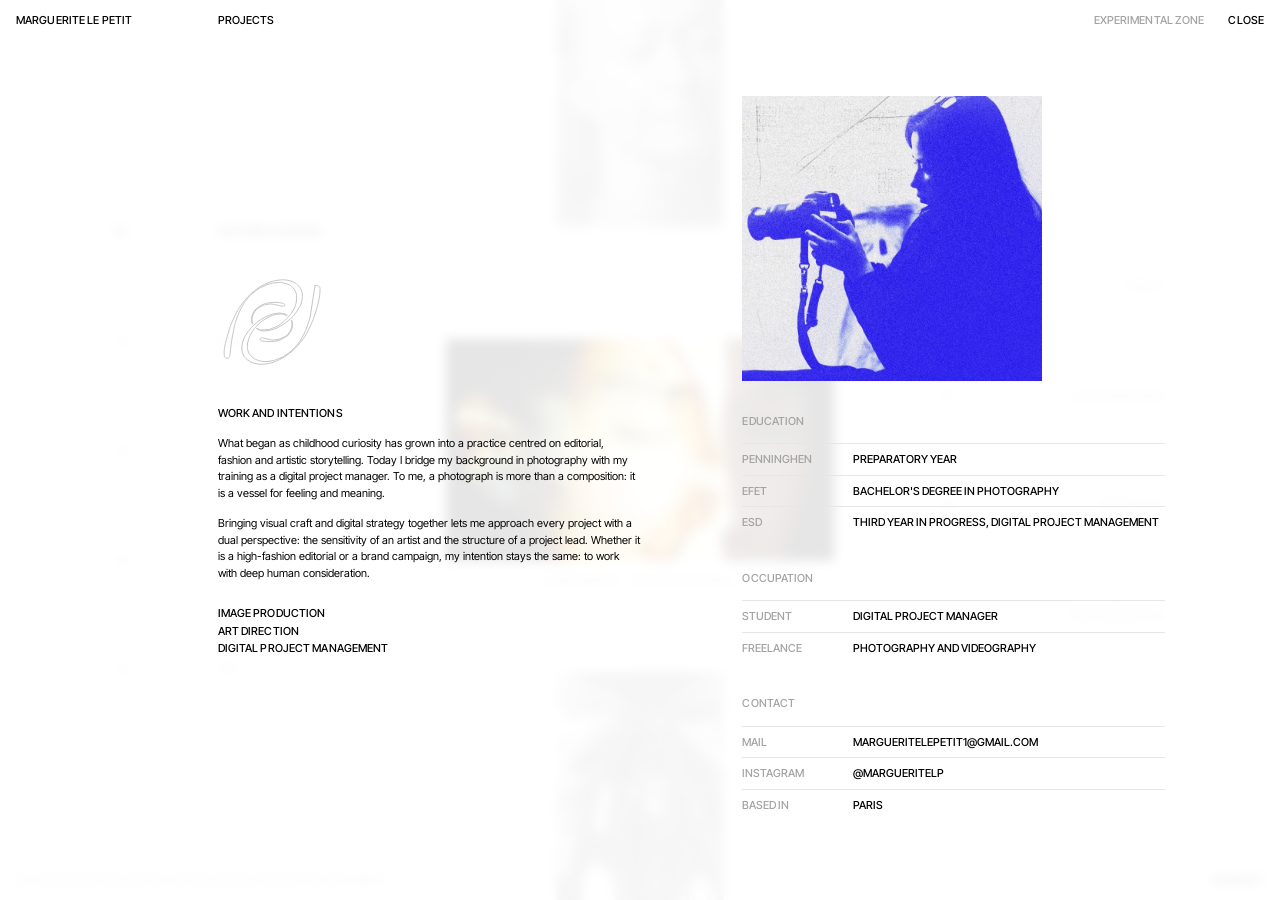
==== about.html @ f912aae7 "About: portrait with camera at the top of the right column Co-Authored-By: Claude Opus 5.5 <noreply@" ====
<!doctype html>
<html lang="en">
<head>
  <meta charset="utf-8">
  <meta name="viewport" content="width=device-width, initial-scale=1, viewport-fit=cover">
  <title>About, Marguerite Le Petit</title>
  <meta name="description" content="Marguerite Le Petit: photography, videography, art direction and digital project management. Based in Paris.">
  <meta name="theme-color" content="#ffffff">
  <script>if (!("onpagereveal" in window)) document.documentElement.classList.add("no-vt");</script>
  <link rel="preconnect" href="https://fonts.googleapis.com">
  <link rel="preconnect" href="https://fonts.gstatic.com" crossorigin>
  <link href="https://fonts.googleapis.com/css2?family=Inter+Tight:wght@400;500&display=swap" rel="stylesheet">
  <link rel="icon" href="assets/mark-64.png" type="image/png" sizes="64x64">
  <link rel="icon" href="assets/mark-32.png" type="image/png" sizes="32x32">
  <link rel="shortcut icon" href="favicon.ico">
  <link rel="stylesheet" href="css/style.css?v=202610132214">
</head>
<body class="gallery" data-page="home" data-about="open">
  <div id="entry" class="entry"></div>
  <header id="site-header"></header>
  <main>
    <div id="stage"></div>
    <div id="index"></div>
  </main>
  <footer id="site-footer"></footer>
  <script src="js/data.js?v=202610132214"></script>
  <script src="js/site.js?v=202610132214"></script>
  <script src="js/home.js?v=202610132214"></script>
</body>
</html>
---- css/style.css ----
/*
  Design: small uppercase grotesk pinned to the corners, white for the
  index and the photo/case pages, black for film and the experimental zone.
  The font is Inter Tight; swap --font for Neue Montreal (Pangram Pangram)
  if you license it.
*/

:root {
  --bg: #ffffff;
  --fg: #000000;
  --muted: #a3a3a3;
  --line: #e6e6e6;
  --placeholder: #f1f1f1;
  --overlay: rgba(255, 255, 255, 0.9);
  --pad: 16px;
  --font: "Inter Tight", "Helvetica Neue", Helvetica, Arial, sans-serif;
  --ease: cubic-bezier(0.77, 0, 0.18, 1);
  --ease-out: cubic-bezier(0.16, 1, 0.3, 1);
}

.theme-dark {
  --bg: #0b0b0b;
  --fg: #f0f0f0;
  --muted: #6f6f6f;
  --line: #262626;
  --placeholder: #161616;
  --overlay: rgba(11, 11, 11, 0.92);
  color-scheme: dark;
}

*,
*::before,
*::after {
  box-sizing: border-box;
}

html {
  -webkit-text-size-adjust: 100%;
  background: var(--bg);
}

body {
  margin: 0;
  background: var(--bg);
  color: var(--fg);
  font-family: var(--font);
  font-size: 11px;
  line-height: 1.5;
  font-weight: 400;
  -webkit-font-smoothing: antialiased;
}

a {
  color: inherit;
  text-decoration: none;
}

button {
  font: inherit;
  color: inherit;
  background: none;
  border: 0;
  padding: 0;
  cursor: pointer;
  text-transform: inherit;
  letter-spacing: inherit;
}

img,
video,
iframe,
canvas {
  display: block;
}

ul,
ol,
dl,
dd {
  list-style: none;
  margin: 0;
  padding: 0;
}

p,
h1,
h2,
figure,
blockquote {
  margin: 0;
}

:focus-visible {
  outline: 1px solid var(--fg);
  outline-offset: 3px;
}

.ui,
#site-header,
#site-footer {
  font-size: 11px;
  font-weight: 500;
  text-transform: uppercase;
  letter-spacing: 0.01em;
}

h1.ui,
h2.ui {
  font-size: 11px;
  font-weight: 500;
}

.muted {
  color: var(--muted);
}

.display {
  font-size: clamp(44px, 9.5vw, 160px);
  line-height: 0.86;
  letter-spacing: -0.045em;
  font-weight: 500;
  text-transform: uppercase;
}

.text {
  display: flex;
  flex-direction: column;
  gap: 0.9em;
  max-width: 46ch;
}

.back {
  color: var(--muted);
  transition: color 0.25s;
}

.back:hover {
  color: var(--fg);
}

/* ── Page transitions ───────────────────────────────────── */

@view-transition {
  navigation: auto;
}

::view-transition-old(root) {
  animation: vt-out 0.45s var(--ease) both;
}

::view-transition-new(root) {
  animation: vt-in 0.75s var(--ease-out) 0.1s both;
}

@keyframes vt-out {
  to {
    opacity: 0;
  }
}

@keyframes vt-in {
  from {
    opacity: 0;
    transform: translateY(18px);
  }
}

/* The clicked image glides into place on the next page. */
::view-transition-group(hero) {
  z-index: 50;
  animation-duration: 0.95s;
  animation-timing-function: var(--ease);
}

::view-transition-old(hero),
::view-transition-new(hero) {
  width: 100%;
  height: 100%;
  object-fit: cover;
  animation-duration: 0.95s;
}

/* The header stays put while pages change beneath it. */
#site-header {
  view-transition-name: site-header;
}

::view-transition-group(site-header) {
  animation: none;
}

/* Fallback fade for browsers without cross-document view transitions. */
.no-vt body {
  animation: page-in 0.6s var(--ease-out) both;
}

.no-vt.is-leaving body {
  opacity: 0;
  transition: opacity 0.35s ease;
}

@keyframes page-in {
  from {
    opacity: 0;
  }
}

/* ── Header & footer ────────────────────────────────────── */

#site-header {
  position: fixed;
  top: 0;
  left: 0;
  right: 0;
  z-index: 40;
  height: 40px;
  pointer-events: none;
}

#site-header > * {
  position: absolute;
  top: 12px;
  pointer-events: auto;
}

.name {
  left: var(--pad);
}

.projects-link {
  left: 17%;
}

.right {
  right: var(--pad);
  display: flex;
  gap: 24px;
}

.projects-link,
.right a {
  color: var(--muted);
  transition: color 0.25s;
}

.projects-link:hover,
.projects-link[aria-current],
.right a:hover,
.right a[aria-current] {
  color: var(--fg);
}

.short {
  display: none;
}

/* Over film, the header inverts against the picture. */
.t-film-page #site-header {
  color: #fff;
  mix-blend-mode: difference;
}

/* On scrolling pages, a solid strip keeps the header legible. */
[data-page="project"]:not(.t-film-page) #site-header,
#site-footer {
  position: fixed;
  left: var(--pad);
  right: var(--pad);
  bottom: 12px;
  z-index: 30;
  display: flex;
  justify-content: space-between;
  gap: 24px;
  pointer-events: none;
}

#site-footer > * {
  pointer-events: auto;
}

#site-footer:empty {
  display: none;
}

@media (max-width: 760px) {
  #site-header {
    background: var(--bg);
  }
  .projects-link {
    left: 45%;
  }
  .right .long {
    display: none;
  }
  .right .short {
    display: inline;
  }
  .right {
    gap: 16px;
  }
  #site-footer {
    left: 0;
    right: 0;
    bottom: 0;
    padding: 10px var(--pad) 12px;
    background: var(--bg);
  }
  .t-film-page #site-header {
    background: transparent;
  }
}

/* ── Intro ──────────────────────────────────────────────── */

.entry-active,
.entry-active body {
  overflow: hidden;
}

.entry {
  position: fixed;
  inset: 0;
  z-index: 90;
  background: #fff;
  color: #000;
  overflow: hidden;
  transition: opacity 0.7s ease, visibility 0.7s;
}

.entry.done {
  opacity: 0;
  visibility: hidden;
}

.mosaic {
  position: absolute;
  inset: 0;
}

/* Tracing paper behind the tiles (drawn by paperTexture in home.js):
   milky clouds and faint fibres, softly blurred, drifting very slowly. */
.paper {
  position: absolute;
  inset: -6%;
  width: 112%;
  height: 112%;
  pointer-events: none;
  filter: blur(1.4px);
  animation: paper-drift 40s ease-in-out infinite alternate;
}

@keyframes paper-drift {
  from {
    transform: translate3d(-1.8%, -1.2%, 0) rotate(-0.4deg) scale(1.01);
  }
  to {
    transform: translate3d(1.8%, 1.2%, 0) rotate(0.4deg) scale(1.04);
  }
}

/* Small portrait tiles; "on" fades them in, off fades them to white. */
.m-tile {
  position: absolute;
  will-change: transform;
}

.m-tile img {
  width: 100%;
  height: 100%;
  object-fit: cover;
  filter: grayscale(1);
  opacity: 0;
  transition: opacity 1.8s cubic-bezier(0.45, 0, 0.55, 1);
}

.m-tile.on img {
  opacity: 1;
}

.entry-load {
  position: absolute;
  left: 50%;
  width: min(280px, 70vw);
  transform: translateX(-50%);
  display: flex;
  align-items: center;
  gap: 14px;
  transition: opacity 0.5s ease;
}

.entry-line {
  position: relative;
  flex: 1;
  height: 1px;
  background: #e6e6e6;
  overflow: hidden;
}

.entry-line span {
  position: absolute;
  inset: 0;
  background: #000;
  transform: scaleX(0);
  transform-origin: left;
}

.entry-pct {
  min-width: 2.2em;
  text-align: right;
  font-variant-numeric: tabular-nums;
}

.entry-sound {
  position: absolute;
  top: calc(100% + 14px);
  left: 0;
  right: 0;
  font-size: 9px;
  text-align: center;
  opacity: 0.7;
  transition: opacity 0.6s ease;
}

.entry.sound-on .entry-sound {
  opacity: 0;
}

.entry.leaving .entry-load {
  opacity: 0;
}

/* ── Home: endless column ───────────────────────────────── */

body.gallery {
  overflow: hidden;
  height: 100vh;
  height: 100dvh;
  overscroll-behavior: none;
}

#stage {
  position: fixed;
  inset: 0;
  overflow: hidden;
  touch-action: none;
}

.item {
  position: absolute;
  top: 0;
  left: 50%;
  overflow: hidden;
  transform-origin: 50% 50%;
  will-change: transform, opacity;
}

.focus-caption {
  position: fixed;
  top: 0;
  left: 50%;
  z-index: 5;
  margin: 0;
  color: var(--muted);
  white-space: nowrap;
  pointer-events: none;
}

/* The picture is taller than its frame and drifts inside it while scrolling
   (--py goes from 1 at the bottom of the screen to -1 at the top). */
.item img {
  position: absolute;
  left: 0;
  top: -12%;
  width: 100%;
  height: 124%;
  transform: translate3d(0, calc(var(--py, 0) * 9%), 0);
  filter: grayscale(var(--g, 0));
  object-fit: cover;
  background: var(--placeholder);
  clip-path: inset(50% 50% 50% 50%);
  user-select: none;
  -webkit-user-drag: none;
}

.ready .item img {
  clip-path: inset(0);
  transition: clip-path 1.1s var(--ease) var(--d, 0s);
}

.badge {
  position: absolute;
  left: 8px;
  bottom: 8px;
  color: #fff;
  mix-blend-mode: difference;
}

/* Two-column index, left and right of the column. */
#index {
  position: fixed;
  inset: 0;
  z-index: 10;
  pointer-events: none;
}

.index-col {
  position: absolute;
  top: 50%;
  transform: translateY(-50%);
  display: flex;
  flex-direction: column;
  gap: max(10px, min(calc(12vh - 15px), calc(72vh / var(--rows, 6) - 15px)));
}

.index-col.left {
  left: 9%;
  width: 22%;
}

.index-col.right {
  left: 73.5%;
  right: 9%;
}

.index-col button {
  display: flex;
  width: 100%;
  font-weight: 500;
  text-transform: uppercase;
  text-align: left;
  color: var(--muted);
  pointer-events: auto;
  transition: color 0.3s;
}

.index-col button:hover,
.index-col button.is-active {
  color: var(--fg);
}

.index-col .num {
  flex: none;
  width: 8vw;
}

.index-col .title {
  overflow: hidden;
  text-overflow: ellipsis;
  white-space: nowrap;
}

.index-col.right button {
  justify-content: space-between;
}

.footer-left .disciplines {
  color: var(--muted);
}

.active-label {
  display: none;
}

@media (max-width: 760px) {
  #index,
  .footer-left .disciplines {
    display: none;
  }
  .active-label {
    display: inline;
  }
}

/* ── Cursor ─────────────────────────────────────────────── */

.has-cursor,
.has-cursor * {
  cursor: none !important;
}

.cursor {
  position: fixed;
  top: 0;
  left: 0;
  z-index: 200;
  pointer-events: none;
  color: #fff;
  mix-blend-mode: difference;
}

/* A thin plus sign. Over pictures and over any clickable text it becomes a
   filled square that inverts what's beneath ("difference" blending), with
   a label over pictures. */
.cursor-box {
  position: absolute;
  width: 13px;
  height: 13px;
  border-radius: 0;
  transform: translate(-50%, -50%);
  transition: width 0.4s var(--ease), height 0.4s var(--ease), transform 0.45s var(--ease),
    border-radius 0.4s var(--ease), background-color 0.3s;
}

.cursor-box::before,
.cursor-box::after {
  content: "";
  position: absolute;
  background: #fff;
  transition: opacity 0.25s;
}

.cursor-box::before {
  left: 50%;
  top: 0;
  bottom: 0;
  width: 1px;
  transform: translateX(-50%);
}

.cursor-box::after {
  top: 50%;
  left: 0;
  right: 0;
  height: 1px;
  transform: translateY(-50%);
}

/* Over pictures and clickable text: a filled square that inverts what's
   beneath it. */
.cursor.is-label .cursor-box,
.cursor.is-title .cursor-box {
  width: 20px;
  height: 20px;
  background: #fff;
  transform: translate(-50%, -50%);
}

.cursor.is-title .cursor-box {
  width: 12px;
  height: 12px;
}

.cursor.is-label .cursor-box::before,
.cursor.is-label .cursor-box::after,
.cursor.is-title .cursor-box::before,
.cursor.is-title .cursor-box::after {
  opacity: 0;
}

.cursor.is-down .cursor-box {
  width: 9px;
  height: 9px;
}

.cursor-label {
  position: absolute;
  left: 20px;
  top: -7px;
  font-size: 11px;
  font-weight: 500;
  text-transform: uppercase;
  white-space: nowrap;
  opacity: 0;
  transform: translateX(-6px);
  transition: opacity 0.25s, transform 0.35s var(--ease-out);
}

.cursor.is-label .cursor-label {
  opacity: 1;
  transform: none;
}

/* ── About overlay ──────────────────────────────────────── */

.about {
  position: fixed;
  inset: 0;
  z-index: 35;
  background: var(--overlay);
  -webkit-backdrop-filter: blur(6px);
  backdrop-filter: blur(6px);
  opacity: 0;
  visibility: hidden;
  overflow-y: auto;
  transition: opacity 0.5s ease, visibility 0.5s;
}

.about-open .about {
  opacity: 1;
  visibility: visible;
}

.about-inner {
  min-height: 100%;
  display: grid;
  grid-template-columns: minmax(0, 1fr) minmax(0, 1fr);
  align-items: center;
  gap: 8vw;
  padding: 96px 9% 72px 17%;
}

.about-col {
  display: flex;
  flex-direction: column;
  gap: 14px;
  max-width: 440px;
  transform: translateY(14px);
  transition: transform 0.7s var(--ease-out);
}

.about-open .about-col {
  transform: none;
}

.about-logo {
  width: 108px;
  height: auto;
  margin-bottom: 22px;
  overflow: visible;
}

.about-logo path {
  fill: none;
  stroke: #c4c4c4;
  stroke-width: 1;
  vector-effect: non-scaling-stroke;
  stroke-dasharray: 1 1;
  stroke-dashoffset: 1;
  /* reset only after the panel has faded out */
  transition: stroke-dashoffset 0s 0.5s;
}

.about-open .about-logo path {
  stroke-dashoffset: 0;
  transition: stroke-dashoffset var(--dur, 10s) linear 0.4s;
}

@media (prefers-reduced-motion: reduce) {
  .about-logo path,
  .about-open .about-logo path {
    stroke-dashoffset: 0;
    transition: none;
  }
}

.about-portrait {
  width: min(100%, 300px);
  height: auto;
  margin-bottom: 18px;
  opacity: 0;
  transition: opacity 1.2s ease 0.3s;
}

.about-open .about-portrait {
  opacity: 1;
}

.about-col .disciplines {
  margin-top: 10px;
  line-height: 1.6;
}

.rows {
  margin-bottom: 18px;
}

.rows li {
  display: grid;
  grid-template-columns: 9em 1fr;
  gap: 12px;
  padding: 7px 0;
  border-top: 1px solid var(--line);
  text-transform: uppercase;
  font-weight: 500;
}

.rows li > :first-child {
  color: var(--muted);
}

.rows a:hover {
  color: var(--muted);
}

@media (max-width: 760px) {
  .about-inner {
    grid-template-columns: 1fr;
    gap: 40px;
    padding: 88px var(--pad) 64px;
  }
}

/* ── Scroll reveal ──────────────────────────────────────── */

[data-reveal] {
  opacity: 0;
  transform: translateY(28px);
  transition: opacity 1s ease, transform 1.2s var(--ease-out);
}

[data-reveal].in {
  opacity: 1;
  transform: none;
}

figure[data-reveal] img {
  clip-path: inset(0 0 100% 0);
  transition: clip-path 1.3s var(--ease);
}

figure[data-reveal].in img {
  clip-path: inset(0);
}

/* Project text arriving in a cascade (see cascadeText). */
.cascade {
  opacity: 0;
  transform: translateY(12px);
  filter: blur(3px);
  transition: opacity 1.1s ease var(--d), transform 1.3s var(--ease-out) var(--d), filter 1.1s ease var(--d);
}

.cascade-in .cascade {
  opacity: 1;
  transform: none;
  filter: none;
}

/* ── Lightbox ───────────────────────────────────────────── */

.lb-open,
.lb-open body {
  overflow: hidden;
}

.lightbox {
  position: fixed;
  inset: 0;
  z-index: 100;
  background: var(--bg);
  display: flex;
  align-items: center;
  justify-content: center;
  padding: 48px var(--pad);
  opacity: 0;
  transition: opacity 0.3s ease;
}

.lightbox.open {
  opacity: 1;
}

.lightbox[hidden] {
  display: none;
}

.lightbox img {
  max-width: 100%;
  max-height: 100%;
  object-fit: contain;
}

.lb-close {
  position: absolute;
  top: 12px;
  right: var(--pad);
}

.lb-prev,
.lb-next,
.lb-count {
  position: absolute;
  bottom: 12px;
}

.lb-prev {
  left: var(--pad);
}

.lb-next {
  right: var(--pad);
}

.lb-count {
  left: 50%;
  transform: translateX(-50%);
  font-variant-numeric: tabular-nums;
}

/* ── Shared project parts ───────────────────────────────── */

.meta {
  display: flex;
  flex-direction: column;
  gap: 10px;
}

.meta dt {
  color: var(--muted);
}

[data-lightbox] {
  cursor: zoom-in;
}

figcaption.ui {
  margin-top: 8px;
  font-variant-numeric: tabular-nums;
}

img[data-lightbox],
.case-media img,
.tile img {
  background: var(--placeholder);
}

/* Next project: a slim indicator; scrolling on fills the line. */
.next {
  min-height: 26vh;
  display: flex;
  flex-direction: column;
  justify-content: flex-end;
  gap: 14px;
  padding: 6vh var(--pad) 18px;
  border-top: 1px solid var(--line);
}

.next-link {
  display: flex;
  align-items: center;
  gap: 20px;
}

.next-name {
  white-space: nowrap;
}

.next-bar {
  flex: 1;
  height: 1px;
  background: var(--line);
  overflow: hidden;
}

.next-bar span {
  display: block;
  height: 100%;
  background: var(--fg);
  transform: scaleX(0);
  transform-origin: left;
}

.next-pct {
  min-width: 4em;
  text-align: right;
  font-variant-numeric: tabular-nums;
}

.next-hint {
  display: flex;
  gap: 8px;
  transition: opacity 0.3s;
}

.next-arrow {
  display: inline-block;
  animation: nudge 1.6s ease-in-out infinite;
}

@keyframes nudge {
  50% {
    transform: translateY(4px);
  }
}

.pulling .next-hint {
  opacity: 0;
}

/* Page wipe used when moving on to the next project. */
.wipe {
  position: fixed;
  inset: 0;
  z-index: 150;
  background: #000;
  transform: translateY(100%);
  transition: transform 0.65s var(--ease);
  pointer-events: none;
}

.wipe.cover {
  transform: none;
}

.wipe.lift {
  transform: translateY(-100%);
}

.not-found {
  position: fixed;
  top: 50%;
  left: 50%;
  transform: translate(-50%, -50%);
}

.not-found a {
  text-decoration: underline;
}

/* ── Series (photography) ───────────────────────────────── */

.series-info {
  position: fixed;
  top: 0;
  bottom: 0;
  left: var(--pad);
  width: calc(28vw - var(--pad) * 2);
  padding: 96px 0 40px;
  overflow-y: auto;
  scrollbar-width: none;
  display: flex;
  flex-direction: column;
  gap: 18px;
}

.at-next .series-info {
  opacity: 0;
  pointer-events: none;
}

.series-info {
  transition: opacity 0.5s ease;
}

.series-info::-webkit-scrollbar {
  display: none;
}

.series-info h1 {
  margin-top: -12px;
}

.series-info blockquote {
  font-size: 15px;
  line-height: 1.3;
  letter-spacing: -0.01em;
  max-width: 24em;
}

.series-media {
  --mw: calc(70vw - var(--pad));
  margin-left: 30vw;
  margin-right: var(--pad);
  padding: 96px 0 16vh;
  display: flex;
  flex-direction: column;
  gap: 16vh;
}

.row {
  display: flex;
  gap: 12px;
}

.row img {
  width: 100%;
  height: auto;
  aspect-ratio: var(--r);
}

.row-full figure {
  width: 100%;
  display: flex;
  flex-direction: column;
  align-items: center;
}

.row-full img {
  width: auto;
  max-width: 100%;
  height: min(88vh, calc(var(--mw) / var(--r)));
}

.row-full figcaption {
  align-self: flex-start;
}

.row-pair figure {
  flex: 1;
  min-width: 0;
}

.row-left figure,
.row-right figure {
  width: min(52%, calc(80vh * var(--r)));
}

.row-right {
  justify-content: flex-end;
}

/* ── Film (videography) ─────────────────────────────────── */

.film-hero {
  position: relative;
  height: 100vh;
  height: 100svh;
  overflow: hidden;
  background: #000;
}

.film-video {
  position: absolute;
  inset: 0;
  width: 100%;
  height: 100%;
  object-fit: cover;
}

.film-overlay {
  position: absolute;
  left: var(--pad);
  right: var(--pad);
  bottom: 52px;
  color: #fff;
  mix-blend-mode: difference;
  pointer-events: none;
}

.film-overlay .display {
  margin-top: 10px;
  animation: rise 1.2s var(--ease-out) 0.25s both;
}

@keyframes rise {
  from {
    opacity: 0;
    transform: translateY(40%);
  }
}

.film-controls {
  position: absolute;
  left: var(--pad);
  right: var(--pad);
  bottom: 14px;
  display: flex;
  align-items: center;
  gap: 20px;
  color: #fff;
  mix-blend-mode: difference;
}

.film-progress {
  flex: 1;
  height: 1px;
  background: rgba(255, 255, 255, 0.3);
  overflow: hidden;
}

.film-progress span {
  display: block;
  height: 100%;
  background: #fff;
  transform: scaleX(0);
  transform-origin: left;
}

.film-time {
  font-variant-numeric: tabular-nums;
}

.film-info {
  display: grid;
  grid-template-columns: minmax(0, 1fr) minmax(0, 1.3fr) minmax(0, 0.8fr);
  gap: 4vw;
  padding: 18vh var(--pad);
}

.film-info > div:first-child {
  display: flex;
  flex-direction: column;
  gap: 10px;
}

.film-info .back {
  margin-top: 14px;
}

.film-grid {
  padding: 0 var(--pad) 12vh;
}

.section-label {
  margin-bottom: 16px;
}

.tiles {
  columns: 3;
  column-gap: 12px;
}

.tile {
  position: relative;
  break-inside: avoid;
  margin-bottom: 12px;
}

.tile img {
  width: 100%;
  height: auto;
}

.tile-num {
  position: absolute;
  top: 8px;
  left: 8px;
  z-index: 1;
  color: #fff;
  mix-blend-mode: difference;
}

/* ── Case study (digital / branding) ────────────────────── */

.case-head {
  display: grid;
  grid-template-columns: minmax(0, 1fr) minmax(0, 1.4fr) minmax(0, 0.8fr);
  gap: 4vw;
  padding: 120px var(--pad) 10vh;
}

.case-head > div:first-child {
  display: flex;
  flex-direction: column;
  gap: 6px;
}

.case-hero {
  display: flex;
  justify-content: center;
  margin: 0 var(--pad) 18vh;
}

.case-hero img {
  width: auto;
  max-width: 100%;
  height: min(90vh, calc((100vw - var(--pad) * 2) / var(--r)));
  aspect-ratio: var(--r);
}

.case-sec {
  display: grid;
  grid-template-columns: 26vw minmax(0, 1fr);
  gap: 2vw;
  padding: 0 var(--pad);
  margin-bottom: 18vh;
}

.case-sec.cont {
  margin-top: -14vh;
}

.case-label {
  position: sticky;
  top: 72px;
  align-self: start;
  display: flex;
  flex-direction: column;
  gap: 16px;
  max-width: 36ch;
}

.items div {
  padding: 9px 0;
  border-top: 1px solid var(--line);
}

.items dt {
  margin-bottom: 4px;
}

.case-media {
  display: grid;
  gap: 12px;
  align-items: start;
}

.layout-grid-2 {
  grid-template-columns: repeat(2, minmax(0, 1fr));
}

.layout-grid-3 {
  grid-template-columns: repeat(3, minmax(0, 1fr));
}

.layout-grid-4 {
  grid-template-columns: repeat(4, minmax(0, 1fr));
}

.layout-grid-5 {
  grid-template-columns: repeat(5, minmax(0, 1fr));
}

.layout-single-narrow {
  grid-template-columns: minmax(0, 340px);
}

.span-all {
  grid-column: 1 / -1;
}

.case-media img,
.case-media video {
  width: 100%;
  height: auto;
}

.case-media video {
  background: #000;
}

.case-quote {
  max-width: 24em;
  margin: 0 var(--pad) 18vh calc(26vw + 2vw + var(--pad));
  font-size: clamp(20px, 2.4vw, 34px);
  line-height: 1.15;
  letter-spacing: -0.02em;
}

.case-back {
  padding: 0 var(--pad) 10vh;
}

/* ── Experimental zone ──────────────────────────────────── */
/* White page, a short centred line of text, an opening index scan of
   project pictures, then the experimental pieces laid out like a magazine. */

.lab-text {
  position: absolute;
  top: 64px;
  left: 50%;
  z-index: 6;
  width: min(440px, calc(100vw - 2 * var(--pad)));
  transform: translateX(-50%);
  font-size: 10px;
  text-align: center;
  line-height: 1.6;
  letter-spacing: 0.02em;
  pointer-events: none;
}

/* Opening index scan (see runIndex in experimental.js) */
.ix-active,
.ix-active body {
  overflow: hidden;
}

.ix-stage {
  position: fixed;
  inset: 0;
  z-index: 5;
  background: var(--bg);
  transition: opacity 0.9s ease;
}

.ix-stage.gone {
  opacity: 0;
  pointer-events: none;
  transition: opacity 2s cubic-bezier(0.45, 0, 0.25, 1);
}

.ix-grid {
  position: absolute;
  inset: 0;
  clip-path: inset(0 0 100% 0);
}

/* The line and the uncovering share one timing, so they move as one. */
.scanning .ix-grid {
  animation: ix-reveal 1.7s cubic-bezier(0.4, 0, 0.25, 1) forwards;
}

@keyframes ix-reveal {
  to {
    clip-path: inset(0 0 0 0);
  }
}

.ix-cell {
  position: absolute;
  overflow: hidden;
}

.ix-cell img {
  display: block;
  width: 100%;
  height: 100%;
  object-fit: cover;
  filter: grayscale(1) contrast(1.05);
  transition: opacity 0.09s linear;
}

.ix-cell.blink img {
  opacity: 0;
}

/* Small plus marks at the grid corners, like the cursor. */
.ix-mark {
  position: absolute;
  width: 7px;
  height: 7px;
  margin: -3px 0 0 -3px;
  opacity: 0.55;
}

.ix-mark::before,
.ix-mark::after {
  content: "";
  position: absolute;
  background: var(--fg);
}

.ix-mark::before {
  left: 3px;
  top: 0;
  width: 1px;
  height: 7px;
}

.ix-mark::after {
  top: 3px;
  left: 0;
  width: 7px;
  height: 1px;
}


.ix-scan {
  position: absolute;
  left: 0;
  right: 0;
  top: 0;
  height: 1px;
  background: var(--fg);
  opacity: 0;
  will-change: transform;
}

.scanning .ix-scan {
  animation: ix-scan 1.7s cubic-bezier(0.4, 0, 0.25, 1) forwards;
}

@keyframes ix-scan {
  0% {
    transform: translateY(0);
    opacity: 1;
  }
  92% {
    opacity: 1;
  }
  100% {
    transform: translateY(100vh);
    opacity: 0;
  }
}

.ix-read {
  position: absolute;
  left: 50%;
  bottom: 22px;
  display: flex;
  gap: 18px;
  font-size: 10px;
  transform: translateX(-50%);
  font-variant-numeric: tabular-nums;
}

.ix-sound {
  transition: opacity 0.6s ease;
}

.sound-on .ix-sound {
  opacity: 0;
}

.leaving .ix-read {
  opacity: 0;
  transition: opacity 0.6s ease 0.3s;
}

.collage {
  position: relative;
  z-index: 1;
  overflow: hidden;
}

/* Pieces placed like a magazine spread (see SLOTS in experimental.js). */
.c-item {
  position: absolute;
  margin: 0;
  opacity: 0;
  transform: translateY(18px);
  filter: blur(6px);
  transition: opacity 1.2s ease var(--d), transform 1.5s var(--ease-out) var(--d), filter 1.2s ease var(--d);
}

.collage.in .c-item {
  opacity: 1;
  transform: none;
  filter: none;
}

.c-item video,
.c-item canvas,
.c-item img {
  display: block;
  width: 100%;
  height: 100%;
  object-fit: cover;
  pointer-events: none;
}

.c-item figcaption {
  position: absolute;
  white-space: nowrap;
  font-size: 10px;
}

.cap-below figcaption {
  top: calc(100% + 8px);
  left: 0;
}

.cap-right figcaption {
  bottom: 0;
  left: calc(100% + 14px);
}

.cap-left figcaption {
  bottom: 0;
  right: calc(100% + 14px);
}

.c-note {
  position: absolute;
  margin: 0;
  font-size: 11px;
  line-height: 1.5;
  color: var(--muted);
  opacity: 0;
  transition: opacity 1.4s ease var(--d);
}

.collage.in .c-note {
  opacity: 1;
}

/* Keep the scrollbar's space while the opening hides it, so the text
   doesn't shift when the page appears. */
html:has(body[data-page="experimental"]) {
  scrollbar-gutter: stable;
}

/* A piece seen large */
.s-view {
  position: fixed;
  inset: 0;
  z-index: 60;
  display: flex;
  flex-direction: column;
  align-items: center;
  justify-content: center;
  gap: 14px;
  padding: 72px var(--pad) 40px;
  background: rgba(255, 255, 255, 0.94);
  -webkit-backdrop-filter: blur(10px);
  backdrop-filter: blur(10px);
  opacity: 0;
  transition: opacity 0.4s ease;
}

.s-view.open {
  opacity: 1;
}

.s-view video,
.s-view img {
  max-width: min(100%, 1100px);
  max-height: calc(100vh - 160px);
  object-fit: contain;
  transform: scale(0.97);
  transition: transform 0.6s var(--ease-out);
}

.s-view.open video,
.s-view.open img {
  transform: none;
}

.s-view-cap {
  display: flex;
  gap: 32px;
}

/* ── Small screens ──────────────────────────────────────── */

@media (max-width: 760px) {
  .series-info {
    position: static;
    width: auto;
    padding: 96px var(--pad) 40px;
    overflow: visible;
  }
  .series-media {
    --mw: calc(100vw - var(--pad) * 2);
    margin: 0 var(--pad);
    padding-top: 0;
    gap: 56px;
  }
  .row-full img {
    height: auto;
    width: 100%;
  }
  .row-left figure,
  .row-right figure {
    width: 78%;
  }
  .row-pair {
    gap: 8px;
  }

  .film-info,
  .case-head {
    grid-template-columns: 1fr;
    gap: 32px;
    padding: 96px var(--pad) 72px;
  }
  .tiles {
    columns: 2;
    column-gap: 8px;
  }
  .tile {
    margin-bottom: 8px;
  }

  .case-hero {
    margin-bottom: 72px;
  }
  .case-hero img {
    width: 100%;
    height: auto;
  }
  .case-sec {
    grid-template-columns: 1fr;
    gap: 24px;
    margin-bottom: 88px;
  }
  .case-sec.cont {
    margin-top: -56px;
  }
  .case-label {
    position: static;
  }
  .layout-grid-3,
  .layout-grid-4,
  .layout-grid-5 {
    grid-template-columns: repeat(2, minmax(0, 1fr));
  }
  .case-quote {
    margin: 0 var(--pad) 88px;
  }

  .next-link {
    flex-wrap: wrap;
    gap: 10px 16px;
  }
  .next-bar {
    order: 5;
    flex-basis: 100%;
  }
  .next {
    padding-bottom: 64px;
  }
}

/* ── Reduced motion ─────────────────────────────────────── */

@media (prefers-reduced-motion: reduce) {
  *,
  *::before,
  *::after {
    transition-duration: 0.01ms !important;
    animation-duration: 0.01ms !important;
  }
  ::view-transition-group(*),
  ::view-transition-old(*),
  ::view-transition-new(*) {
    animation: none !important;
  }
}
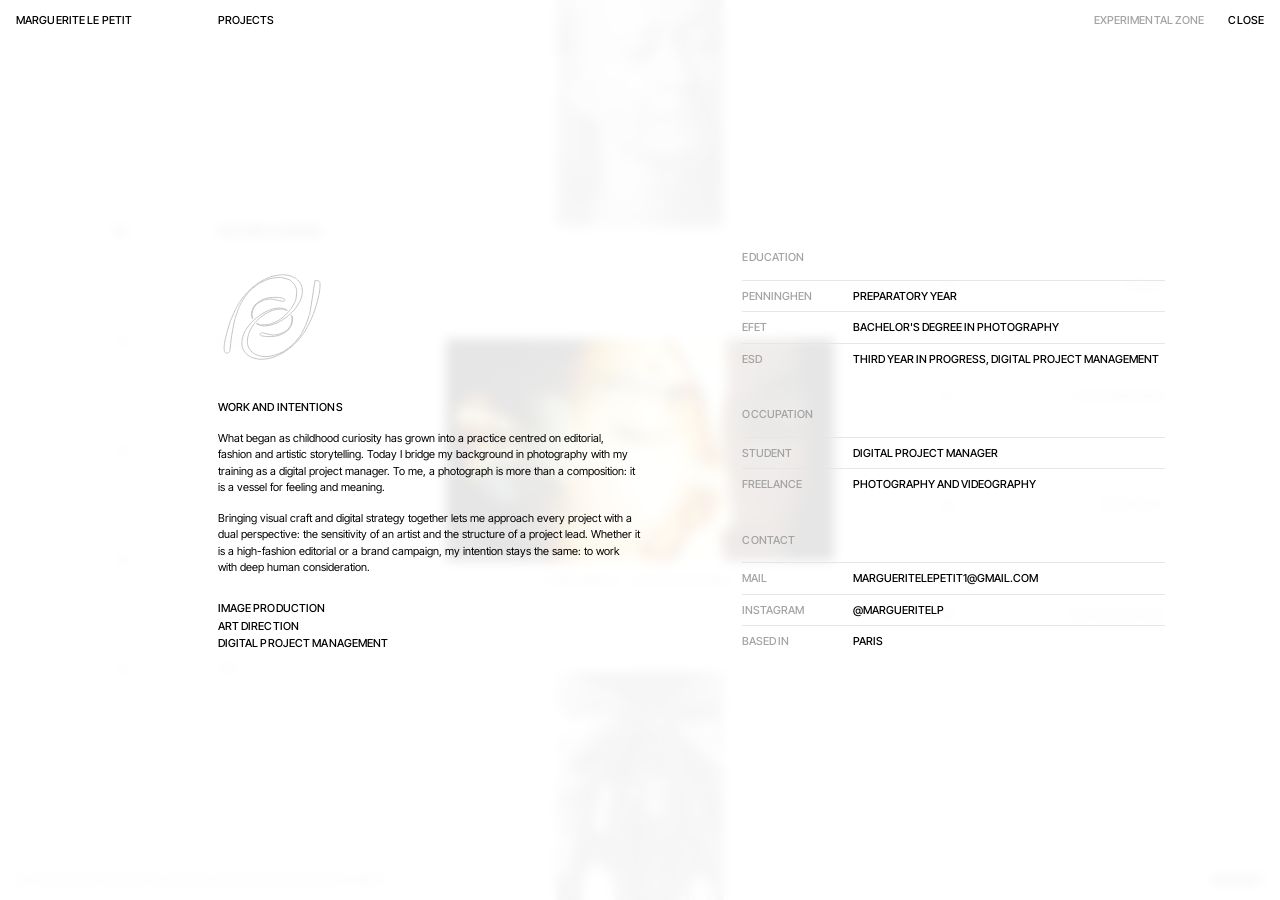
==== commit 0899b46e: "About: remove the portrait Co-Authored-By: Claude Opus 5.5 <noreply@anthropic.com>" ====
--- a/about.html
+++ b/about.html
@@ -13,7 +13,7 @@
   <link rel="icon" href="assets/mark-64.png" type="image/png" sizes="64x64">
   <link rel="icon" href="assets/mark-32.png" type="image/png" sizes="32x32">
   <link rel="shortcut icon" href="favicon.ico">
-  <link rel="stylesheet" href="css/style.css?v=202610132214">
+  <link rel="stylesheet" href="css/style.css?v=202610132231">
 </head>
 <body class="gallery" data-page="home" data-about="open">
   <div id="entry" class="entry"></div>
@@ -23,8 +23,8 @@
     <div id="index"></div>
   </main>
   <footer id="site-footer"></footer>
-  <script src="js/data.js?v=202610132214"></script>
-  <script src="js/site.js?v=202610132214"></script>
-  <script src="js/home.js?v=202610132214"></script>
+  <script src="js/data.js?v=202610132231"></script>
+  <script src="js/site.js?v=202610132231"></script>
+  <script src="js/home.js?v=202610132231"></script>
 </body>
 </html>
--- a/css/style.css
+++ b/css/style.css
@@ -743,18 +743,6 @@
   }
 }
 
-.about-portrait {
-  width: min(100%, 300px);
-  height: auto;
-  margin-bottom: 18px;
-  opacity: 0;
-  transition: opacity 1.2s ease 0.3s;
-}
-
-.about-open .about-portrait {
-  opacity: 1;
-}
-
 .about-col .disciplines {
   margin-top: 10px;
   line-height: 1.6;
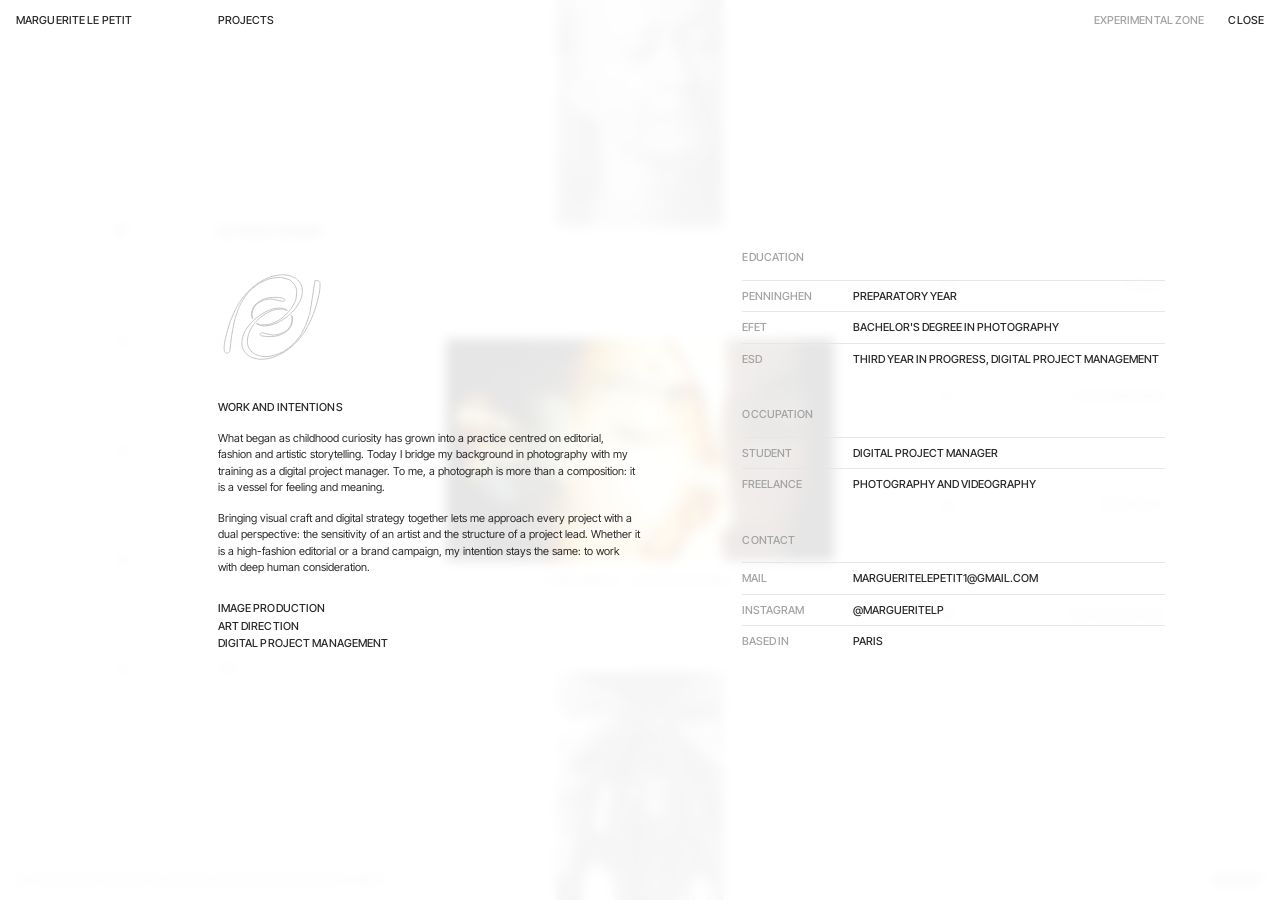
==== commit 704ff9cd: "Text in dark grey ink (#2a2a2a) instead of pure black Co-Authored-By: Claude Opus 5.5 <noreply@anthr" ====
--- a/about.html
+++ b/about.html
@@ -13,7 +13,7 @@
   <link rel="icon" href="assets/mark-64.png" type="image/png" sizes="64x64">
   <link rel="icon" href="assets/mark-32.png" type="image/png" sizes="32x32">
   <link rel="shortcut icon" href="favicon.ico">
-  <link rel="stylesheet" href="css/style.css?v=202610132231">
+  <link rel="stylesheet" href="css/style.css?v=202610142059">
 </head>
 <body class="gallery" data-page="home" data-about="open">
   <div id="entry" class="entry"></div>
@@ -23,8 +23,8 @@
     <div id="index"></div>
   </main>
   <footer id="site-footer"></footer>
-  <script src="js/data.js?v=202610132231"></script>
-  <script src="js/site.js?v=202610132231"></script>
-  <script src="js/home.js?v=202610132231"></script>
+  <script src="js/data.js?v=202610142059"></script>
+  <script src="js/site.js?v=202610142059"></script>
+  <script src="js/home.js?v=202610142059"></script>
 </body>
 </html>
--- a/css/style.css
+++ b/css/style.css
@@ -7,7 +7,7 @@
 
 :root {
   --bg: #ffffff;
-  --fg: #000000;
+  --fg: #2a2a2a; /* ink: a soft dark grey, never pure black on text */
   --muted: #a3a3a3;
   --line: #e6e6e6;
   --placeholder: #f1f1f1;
@@ -322,7 +322,7 @@
   inset: 0;
   z-index: 90;
   background: #fff;
-  color: #000;
+  color: var(--fg);
   overflow: hidden;
   transition: opacity 0.7s ease, visibility 0.7s;
 }
@@ -399,7 +399,7 @@
 .entry-line span {
   position: absolute;
   inset: 0;
-  background: #000;
+  background: var(--fg);
   transform: scaleX(0);
   transform-origin: left;
 }
@@ -970,7 +970,7 @@
   position: fixed;
   inset: 0;
   z-index: 150;
-  background: #000;
+  background: #0b0b0b;
   transform: translateY(100%);
   transition: transform 0.65s var(--ease);
   pointer-events: none;
@@ -1319,8 +1319,16 @@
   padding: 0 var(--pad) 10vh;
 }
 
+/* Never show Safari's own play button over the videos. */
+video::-webkit-media-controls,
+video::-webkit-media-controls-start-playback-button,
+video::-webkit-media-controls-overlay-play-button {
+  display: none !important;
+  -webkit-appearance: none;
+}
+
 /* ── Experimental zone ──────────────────────────────────── */
-/* White page, a short centred line of text, an opening index scan of
+/* White page, a short centred line of text, an opening index of
    project pictures, then the experimental pieces laid out like a magazine. */
 
 .lab-text {
@@ -1337,7 +1345,7 @@
   pointer-events: none;
 }
 
-/* Opening index scan (see runIndex in experimental.js) */
+/* Opening index (see runIndex in experimental.js) */
 .ix-active,
 .ix-active body {
   overflow: hidden;
@@ -1360,18 +1368,12 @@
 .ix-grid {
   position: absolute;
   inset: 0;
-  clip-path: inset(0 0 100% 0);
-}
-
-/* The line and the uncovering share one timing, so they move as one. */
-.scanning .ix-grid {
-  animation: ix-reveal 1.7s cubic-bezier(0.4, 0, 0.25, 1) forwards;
-}
-
-@keyframes ix-reveal {
-  to {
-    clip-path: inset(0 0 0 0);
-  }
+  opacity: 0;
+  transition: opacity 1.1s ease;
+}
+
+.showing .ix-grid {
+  opacity: 1;
 }
 
 .ix-cell {
@@ -1422,35 +1424,6 @@
   height: 1px;
 }
 
-
-.ix-scan {
-  position: absolute;
-  left: 0;
-  right: 0;
-  top: 0;
-  height: 1px;
-  background: var(--fg);
-  opacity: 0;
-  will-change: transform;
-}
-
-.scanning .ix-scan {
-  animation: ix-scan 1.7s cubic-bezier(0.4, 0, 0.25, 1) forwards;
-}
-
-@keyframes ix-scan {
-  0% {
-    transform: translateY(0);
-    opacity: 1;
-  }
-  92% {
-    opacity: 1;
-  }
-  100% {
-    transform: translateY(100vh);
-    opacity: 0;
-  }
-}
 
 .ix-read {
   position: absolute;
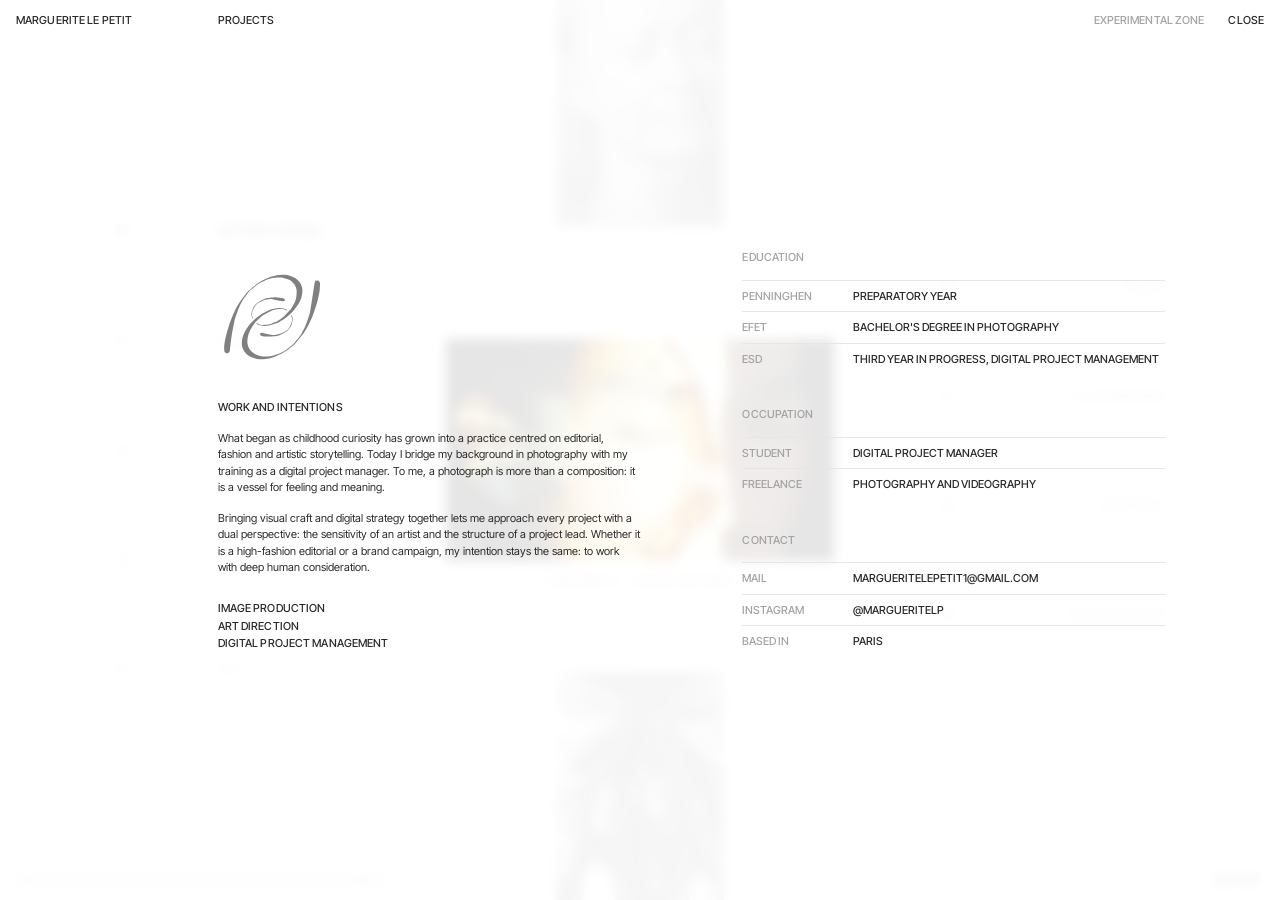
==== commit 91a42a29: "About logo: filled grey logo comes into focus from a soft blur (no line drawing) Co-Authored-By: Cla" ====
--- a/about.html
+++ b/about.html
@@ -13,7 +13,7 @@
   <link rel="icon" href="assets/mark-64.png" type="image/png" sizes="64x64">
   <link rel="icon" href="assets/mark-32.png" type="image/png" sizes="32x32">
   <link rel="shortcut icon" href="favicon.ico">
-  <link rel="stylesheet" href="css/style.css?v=202610142059">
+  <link rel="stylesheet" href="css/style.css?v=202610142107">
 </head>
 <body class="gallery" data-page="home" data-about="open">
   <div id="entry" class="entry"></div>
@@ -23,8 +23,8 @@
     <div id="index"></div>
   </main>
   <footer id="site-footer"></footer>
-  <script src="js/data.js?v=202610142059"></script>
-  <script src="js/site.js?v=202610142059"></script>
-  <script src="js/home.js?v=202610142059"></script>
+  <script src="js/data.js?v=202610142107"></script>
+  <script src="js/site.js?v=202610142107"></script>
+  <script src="js/home.js?v=202610142107"></script>
 </body>
 </html>
--- a/css/style.css
+++ b/css/style.css
@@ -717,28 +717,31 @@
   height: auto;
   margin-bottom: 22px;
   overflow: visible;
+  /* comes into focus: blurred and faint, then sharp */
+  opacity: 0;
+  filter: blur(14px);
+  transform: scale(1.04);
+  /* reset only after the panel has faded out */
+  transition: opacity 0s 0.5s, filter 0s 0.5s, transform 0s 0.5s;
 }
 
 .about-logo path {
-  fill: none;
-  stroke: #c4c4c4;
-  stroke-width: 1;
-  vector-effect: non-scaling-stroke;
-  stroke-dasharray: 1 1;
-  stroke-dashoffset: 1;
-  /* reset only after the panel has faded out */
-  transition: stroke-dashoffset 0s 0.5s;
-}
-
-.about-open .about-logo path {
-  stroke-dashoffset: 0;
-  transition: stroke-dashoffset var(--dur, 10s) linear 0.4s;
+  fill: #808080;
+}
+
+.about-open .about-logo {
+  opacity: 1;
+  filter: blur(0);
+  transform: none;
+  transition: opacity 1.6s ease 0.3s, filter 2.2s cubic-bezier(0.25, 0.1, 0.25, 1) 0.3s, transform 2.4s var(--ease-out) 0.3s;
 }
 
 @media (prefers-reduced-motion: reduce) {
-  .about-logo path,
-  .about-open .about-logo path {
-    stroke-dashoffset: 0;
+  .about-logo,
+  .about-open .about-logo {
+    opacity: 1;
+    filter: none;
+    transform: none;
     transition: none;
   }
 }
